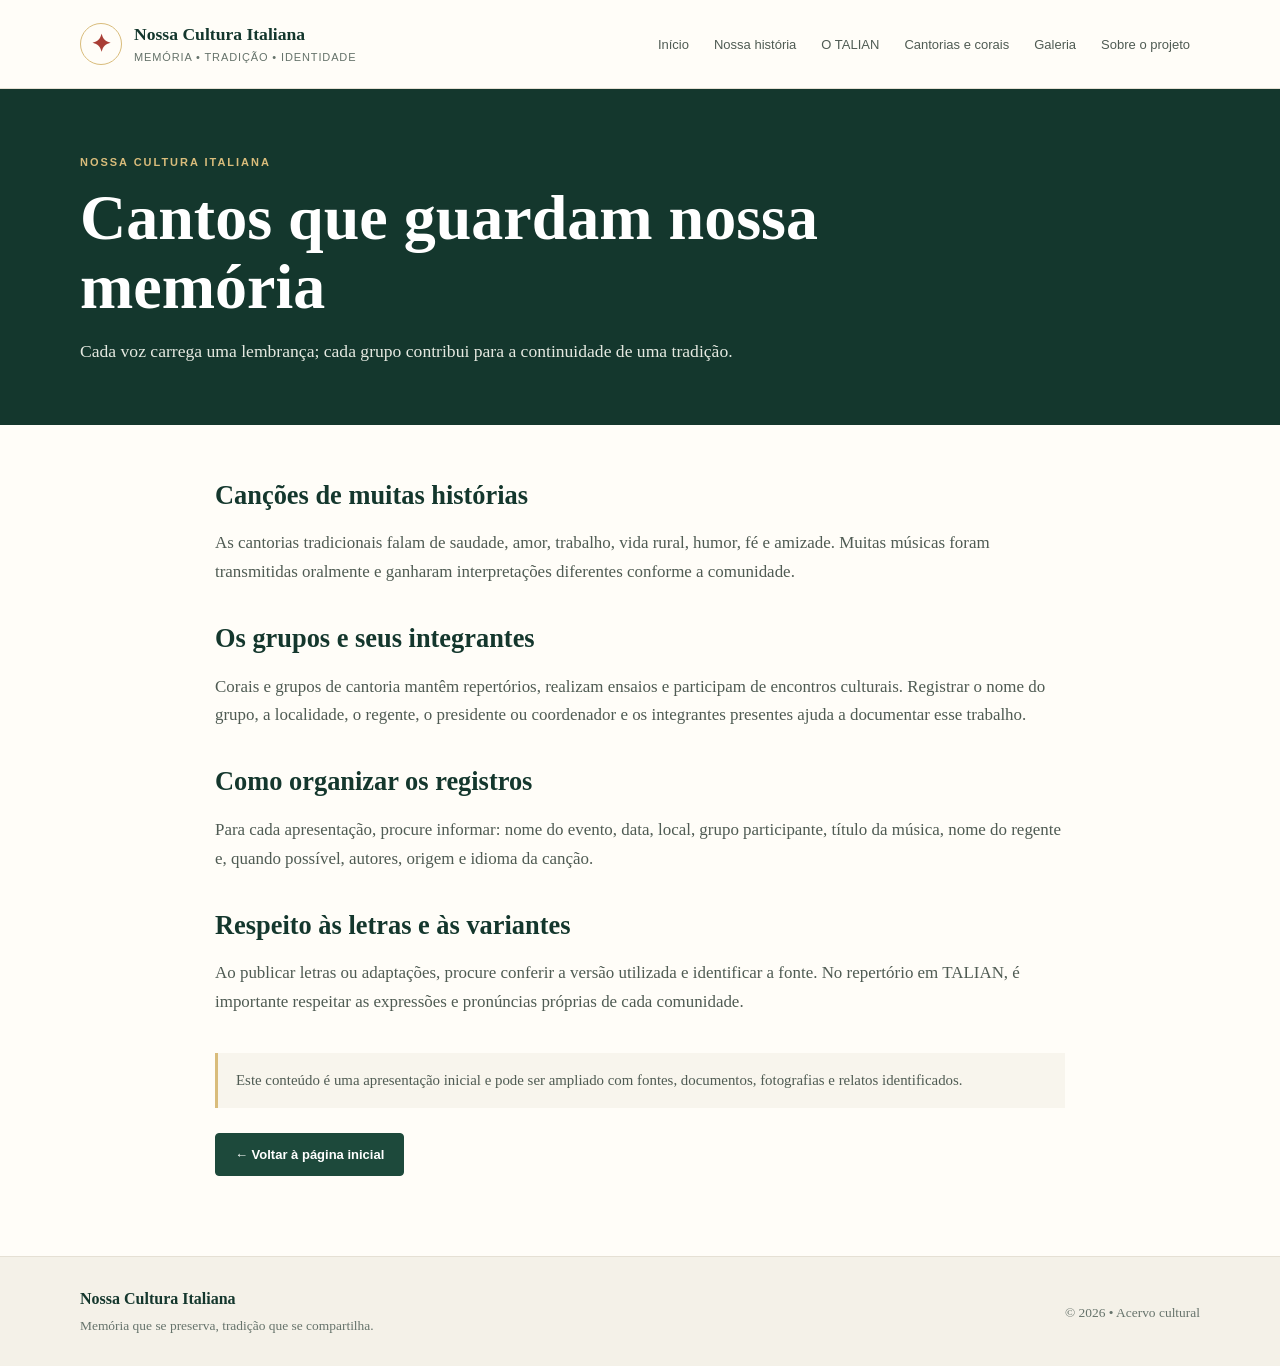
==== cantorias.html @ e4ab3885 "Add files via upload" ====
<!doctype html>
<html lang="pt-BR">
<head>
  <meta charset="utf-8">
  <meta name="viewport" content="width=device-width, initial-scale=1">
  <meta name="description" content="Nossa Cultura Italiana: memória, tradição, TALIAN, cantorias e corais.">
  <title>Cantorias e corais | Nossa Cultura Italiana</title>
  <link rel="stylesheet" href="style.css">
</head>
<body>
  <a class="pular" href="#conteudo">Pular para o conteúdo</a>
  <header class="topo">
    <div class="container cabecalho">
      <a class="marca" href="index.html"><span class="marca-simbolo">✦</span><span>Nossa Cultura Italiana<small>Memória • Tradição • Identidade</small></span></a>
      <button class="menu-botao" aria-expanded="false" aria-controls="menu" aria-label="Abrir menu">☰</button>
      <nav id="menu" class="menu" aria-label="Navegação principal">
        <a href="index.html">Início</a><a href="historia.html">Nossa história</a><a href="talian.html">O TALIAN</a><a href="cantorias.html">Cantorias e corais</a><a href="galeria.html">Galeria</a><a href="sobre.html">Sobre o projeto</a>
      </nav>
    </div>
  </header>

  <main id="conteudo">
    <section class="titulo-pagina"><div class="container"><p class="sobretitulo">Nossa Cultura Italiana</p><h1>Cantos que guardam nossa memória</h1><p>Cada voz carrega uma lembrança; cada grupo contribui para a continuidade de uma tradição.</p></div></section>
    <article class="container artigo">
      <section><h2>Canções de muitas histórias</h2><p>As cantorias tradicionais falam de saudade, amor, trabalho, vida rural, humor, fé e amizade. Muitas músicas foram transmitidas oralmente e ganharam interpretações diferentes conforme a comunidade.</p></section>
      <section><h2>Os grupos e seus integrantes</h2><p>Corais e grupos de cantoria mantêm repertórios, realizam ensaios e participam de encontros culturais. Registrar o nome do grupo, a localidade, o regente, o presidente ou coordenador e os integrantes presentes ajuda a documentar esse trabalho.</p></section>
      <section><h2>Como organizar os registros</h2><p>Para cada apresentação, procure informar: nome do evento, data, local, grupo participante, título da música, nome do regente e, quando possível, autores, origem e idioma da canção.</p></section>
      <section><h2>Respeito às letras e às variantes</h2><p>Ao publicar letras ou adaptações, procure conferir a versão utilizada e identificar a fonte. No repertório em TALIAN, é importante respeitar as expressões e pronúncias próprias de cada comunidade.</p></section>
      <p class="nota-editorial">Este conteúdo é uma apresentação inicial e pode ser ampliado com fontes, documentos, fotografias e relatos identificados.</p>
      <a class="botao botao-escuro" href="index.html">← Voltar à página inicial</a>
    </article>
  </main>
  <footer class="rodape"><div class="container rodape-linha"><div><strong>Nossa Cultura Italiana</strong><p>Memória que se preserva, tradição que se compartilha.</p></div><p>© <span id="ano"></span> • Acervo cultural</p></div></footer>
  <script src="script.js"></script>
</body>
</html>
---- style.css ----
/* NOSSA CULTURA ITALIANA — estilos do site */
:root {
  --verde: #1d493b;
  --verde-escuro: #14372d;
  --vermelho: #a83d35;
  --creme: #f8f5ed;
  --papel: #fffdf8;
  --texto: #26332d;
  --suave: #66736b;
  --linha: #e5e0d4;
  --dourado: #d9bc7b;
  --sombra: 0 14px 35px rgba(28, 48, 38, .09);
}
* { box-sizing: border-box; }
html { scroll-behavior: smooth; }
body { margin: 0; background: var(--papel); color: var(--texto); font-family: Georgia, "Times New Roman", serif; line-height: 1.7; }
a { color: inherit; }
.container { width: min(1120px, calc(100% - 40px)); margin-inline: auto; }
.pular { position: absolute; left: -9999px; top: 0; }
.pular:focus { left: 10px; z-index: 100; background: white; padding: 10px; }
.topo { position: relative; z-index: 5; background: var(--papel); border-bottom: 1px solid var(--linha); }
.cabecalho { min-height: 88px; display: flex; align-items: center; justify-content: space-between; gap: 25px; }
.marca { display: flex; align-items: center; gap: 12px; color: var(--verde-escuro); text-decoration: none; font-weight: bold; font-size: 1.1rem; line-height: 1.2; }
.marca small { display: block; margin-top: 5px; color: var(--suave); font: 11px/1.3 Arial, sans-serif; letter-spacing: .08em; text-transform: uppercase; }
.marca-simbolo { display: grid; place-items: center; width: 42px; height: 42px; border: 1px solid var(--dourado); border-radius: 50%; color: var(--vermelho); font-size: 1.5rem; }
.menu { display: flex; flex-wrap: wrap; gap: 5px; align-items: center; }
.menu a { padding: 9px 10px; border-radius: 6px; color: #4f5b53; text-decoration: none; font: 13px Arial, sans-serif; }
.menu a:hover, .menu a:focus-visible, .menu a.ativo { background: #eaf0e9; color: var(--verde-escuro); }
.menu-botao { display: none; border: 1px solid var(--linha); border-radius: 6px; padding: 7px 10px; background: white; font-size: 1.25rem; }
.hero { min-height: 510px; position: relative; display: flex; align-items: center; overflow: hidden; background: #203d31; color: white; }
.hero-fundo { position: absolute; inset: 0; background: linear-gradient(90deg, rgba(13,39,30,.94), rgba(18,46,35,.76) 52%, rgba(20,43,32,.25)), url("https://images.unsplash.com/photo-1516483638261-f4dbaf036963?auto=format&fit=crop&w=1800&q=85") center 52%/cover; }
.hero-conteudo { position: relative; padding-block: 75px; }
.sobretitulo { margin: 0 0 12px; color: var(--dourado); text-transform: uppercase; font: bold 11px/1.5 Arial, sans-serif; letter-spacing: .18em; }
.sobretitulo.verde { color: var(--vermelho); }
.hero h1 { margin: 0; font-size: clamp(2.6rem, 6vw, 5.4rem); line-height: .99; letter-spacing: -.04em; }
.hero h1 span { color: #e8d5a4; }
.hero-texto { max-width: 580px; margin: 24px 0 30px; color: #f2f0e8; font-size: 1.15rem; }
.botao { display: inline-flex; align-items: center; gap: 18px; padding: 13px 19px; border: 1px solid var(--dourado); border-radius: 4px; background: #f3e7c7; color: var(--verde-escuro); text-decoration: none; font: bold 13px Arial, sans-serif; }
.botao:hover { background: white; }
.botao-escuro { margin-top: 10px; background: var(--verde); color: white; border-color: var(--verde); }
.secao { padding-block: 76px; }
.introducao { text-align: center; }
h2 { margin: 0 0 18px; color: var(--verde-escuro); font-size: clamp(1.8rem, 3vw, 2.5rem); line-height: 1.2; }
.largura-leitura { max-width: 760px; margin: 0 auto; color: var(--suave); font-size: 1.08rem; }
.secao-clara { background: var(--creme); }
.cabecalho-secao { display: flex; align-items: end; justify-content: space-between; gap: 30px; margin-bottom: 28px; }
.cabecalho-secao p:last-child { max-width: 310px; margin: 0 0 18px; color: var(--suave); font-size: .95rem; }
.cartoes { display: grid; grid-template-columns: repeat(4, 1fr); gap: 17px; }
.cartao { display: block; min-height: 235px; padding: 24px; border: 1px solid var(--linha); border-radius: 7px; background: var(--papel); text-decoration: none; transition: transform .2s, box-shadow .2s; }
.cartao:hover { transform: translateY(-4px); box-shadow: var(--sombra); }
.icone { display: grid; place-items: center; width: 42px; height: 42px; margin-bottom: 18px; border-radius: 50%; background: #eaf0e9; color: var(--verde); font-size: 1.35rem; }
.cartao h3 { margin: 0 0 8px; color: var(--verde-escuro); font-size: 1.25rem; }
.cartao p { margin: 0 0 18px; color: var(--suave); font-size: .94rem; }
.leia { color: var(--vermelho); font: bold 12px Arial, sans-serif; }
.frase { padding: 64px 0; background: var(--verde-escuro); color: white; text-align: center; }
.frase p { max-width: 800px; margin: 0 auto 12px; font-size: clamp(1.4rem, 3vw, 2.15rem); line-height: 1.35; font-style: italic; }
.frase span { color: var(--dourado); font: 11px Arial, sans-serif; text-transform: uppercase; letter-spacing: .15em; }
.titulo-pagina { padding: 65px 0 58px; background: var(--verde-escuro); color: white; }
.titulo-pagina h1 { max-width: 850px; margin: 0 0 16px; font-size: clamp(2.2rem, 5vw, 4rem); line-height: 1.08; }
.titulo-pagina p:last-child { max-width: 720px; margin: 0; color: #e5e9e1; font-size: 1.1rem; }
.artigo { max-width: 850px; padding-block: 55px 80px; }
.artigo section { margin-bottom: 36px; }
.artigo h2 { font-size: 1.65rem; }
.artigo p { color: #4f5b53; font-size: 1.06rem; }
.nota-editorial { padding: 15px 18px; border-left: 3px solid var(--dourado); background: var(--creme); font-size: .93rem !important; }
.galeria { display: grid; grid-template-columns: repeat(3, 1fr); gap: 16px; margin: 25px 0 40px; }
.galeria figure { margin: 0; }
.imagem-vazia { min-height: 180px; display: grid; place-items: center; padding: 15px; border: 1px dashed #b8c2b8; border-radius: 6px; background: var(--creme); color: var(--suave); text-align: center; font: 13px Arial, sans-serif; }
.galeria figcaption { padding-top: 8px; color: var(--suave); font-size: .85rem; }
.video-ajuda { padding: 18px; border: 1px solid var(--linha); border-radius: 6px; background: var(--creme); }
.video-ajuda p { margin-bottom: 0; font-size: .95rem; }
.codigo { overflow-x: auto; padding: 16px; border-radius: 6px; background: #1d2924; color: #f7f4e9; font-size: .85rem; }
.rodape { padding: 28px 0; border-top: 1px solid var(--linha); background: #f4f1e8; }
.rodape-linha { display: flex; align-items: center; justify-content: space-between; gap: 20px; }
.rodape strong { color: var(--verde-escuro); }
.rodape p { margin: 3px 0 0; color: var(--suave); font-size: .84rem; }
@media (max-width: 950px) {
  .cabecalho { flex-wrap: wrap; padding-block: 14px; }
  .menu-botao { display: block; }
  .menu { display: none; width: 100%; padding: 5px 0 10px; }
  .menu.aberto { display: flex; align-items: stretch; flex-direction: column; }
  .menu a { padding: 11px; }
  .cartoes { grid-template-columns: repeat(2, 1fr); }
}
@media (max-width: 600px) {
  .container { width: min(100% - 28px, 1120px); }
  .hero { min-height: 480px; }
  .hero-conteudo { padding-block: 55px; }
  .hero-texto { font-size: 1rem; }
  .secao { padding-block: 52px; }
  .cabecalho-secao { display: block; }
  .cartoes { grid-template-columns: 1fr; }
  .cartao { min-height: 0; }
  .titulo-pagina { padding: 48px 0; }
  .artigo { padding-block: 40px 55px; }
  .galeria { grid-template-columns: 1fr; }
  .imagem-vazia { min-height: 220px; }
  .rodape-linha { align-items: flex-start; flex-direction: column; }
}
@media (prefers-reduced-motion: reduce) { html { scroll-behavior: auto; } * { transition: none !important; } }
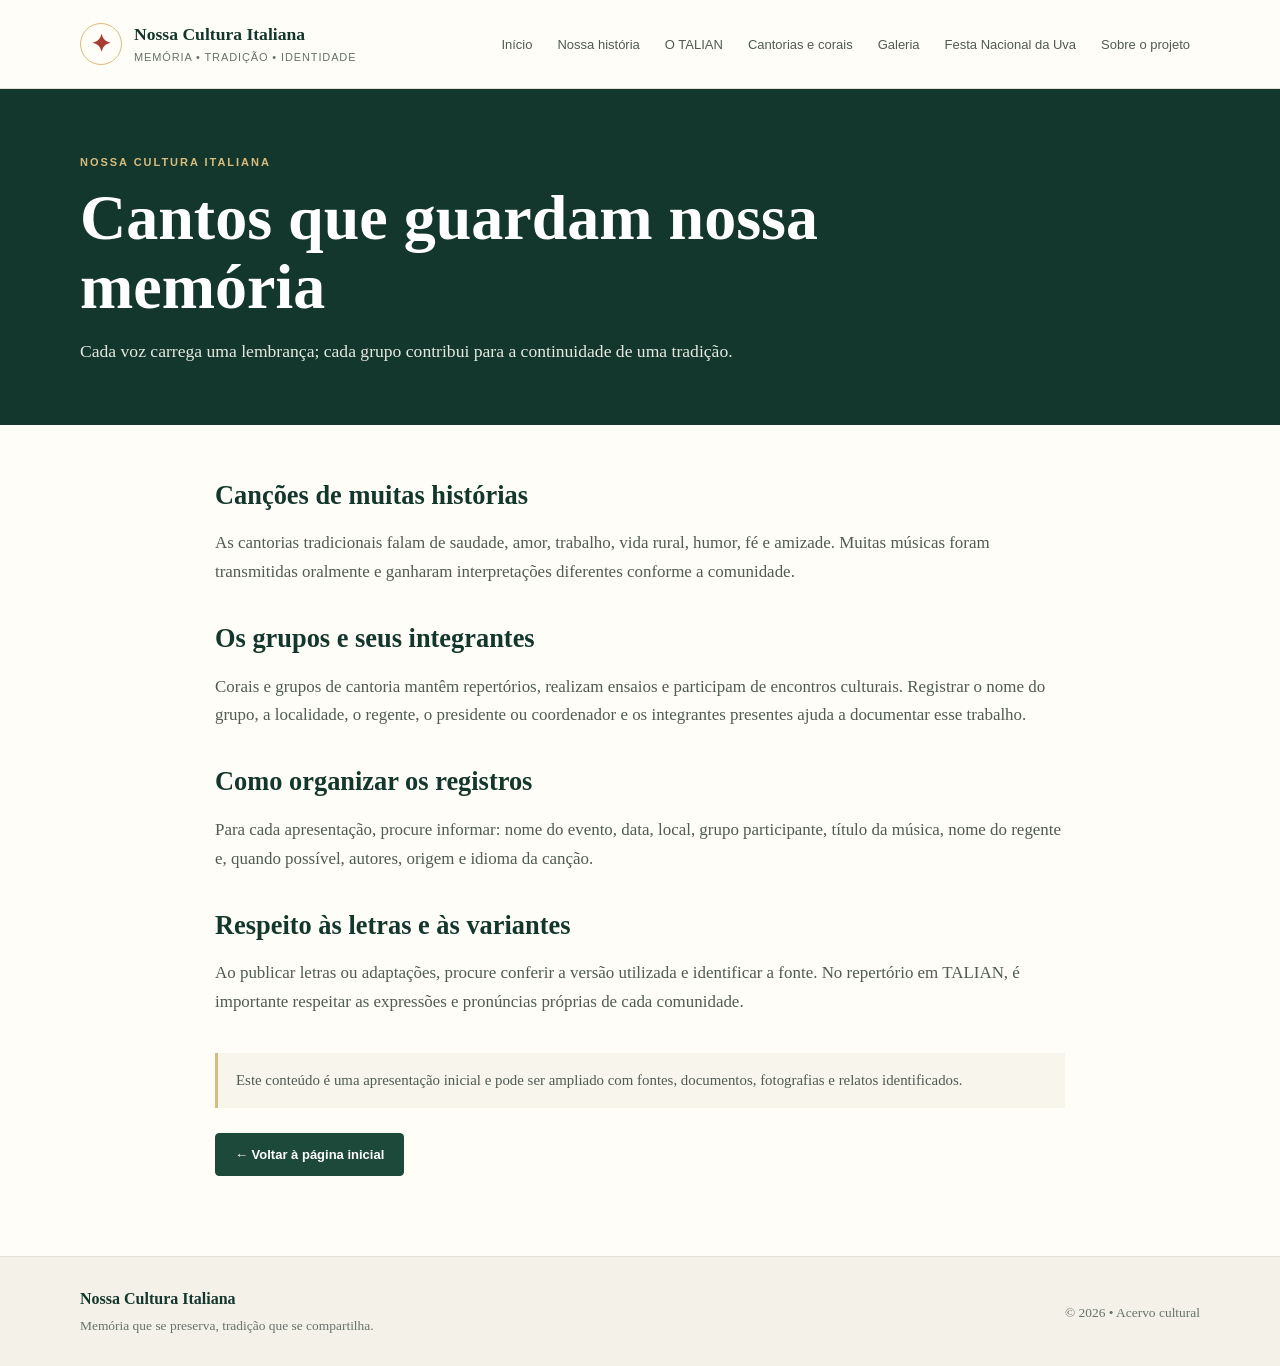
==== commit 816af745: "Add link to Festa Nacional da Uva in navigation" ====
--- a/cantorias.html
+++ b/cantorias.html
@@ -14,7 +14,7 @@
       <a class="marca" href="index.html"><span class="marca-simbolo">✦</span><span>Nossa Cultura Italiana<small>Memória • Tradição • Identidade</small></span></a>
       <button class="menu-botao" aria-expanded="false" aria-controls="menu" aria-label="Abrir menu">☰</button>
       <nav id="menu" class="menu" aria-label="Navegação principal">
-        <a href="index.html">Início</a><a href="historia.html">Nossa história</a><a href="talian.html">O TALIAN</a><a href="cantorias.html">Cantorias e corais</a><a href="galeria.html">Galeria</a><a href="sobre.html">Sobre o projeto</a>
+        <a href="index.html">Início</a><a href="historia.html">Nossa história</a><a href="talian.html">O TALIAN</a><a href="cantorias.html">Cantorias e corais</a><a href="galeria.html">Galeria</a><a href="festa-nacional-da-uva.html">Festa Nacional da Uva</a><a href="sobre.html">Sobre o projeto</a>
       </nav>
     </div>
   </header>
